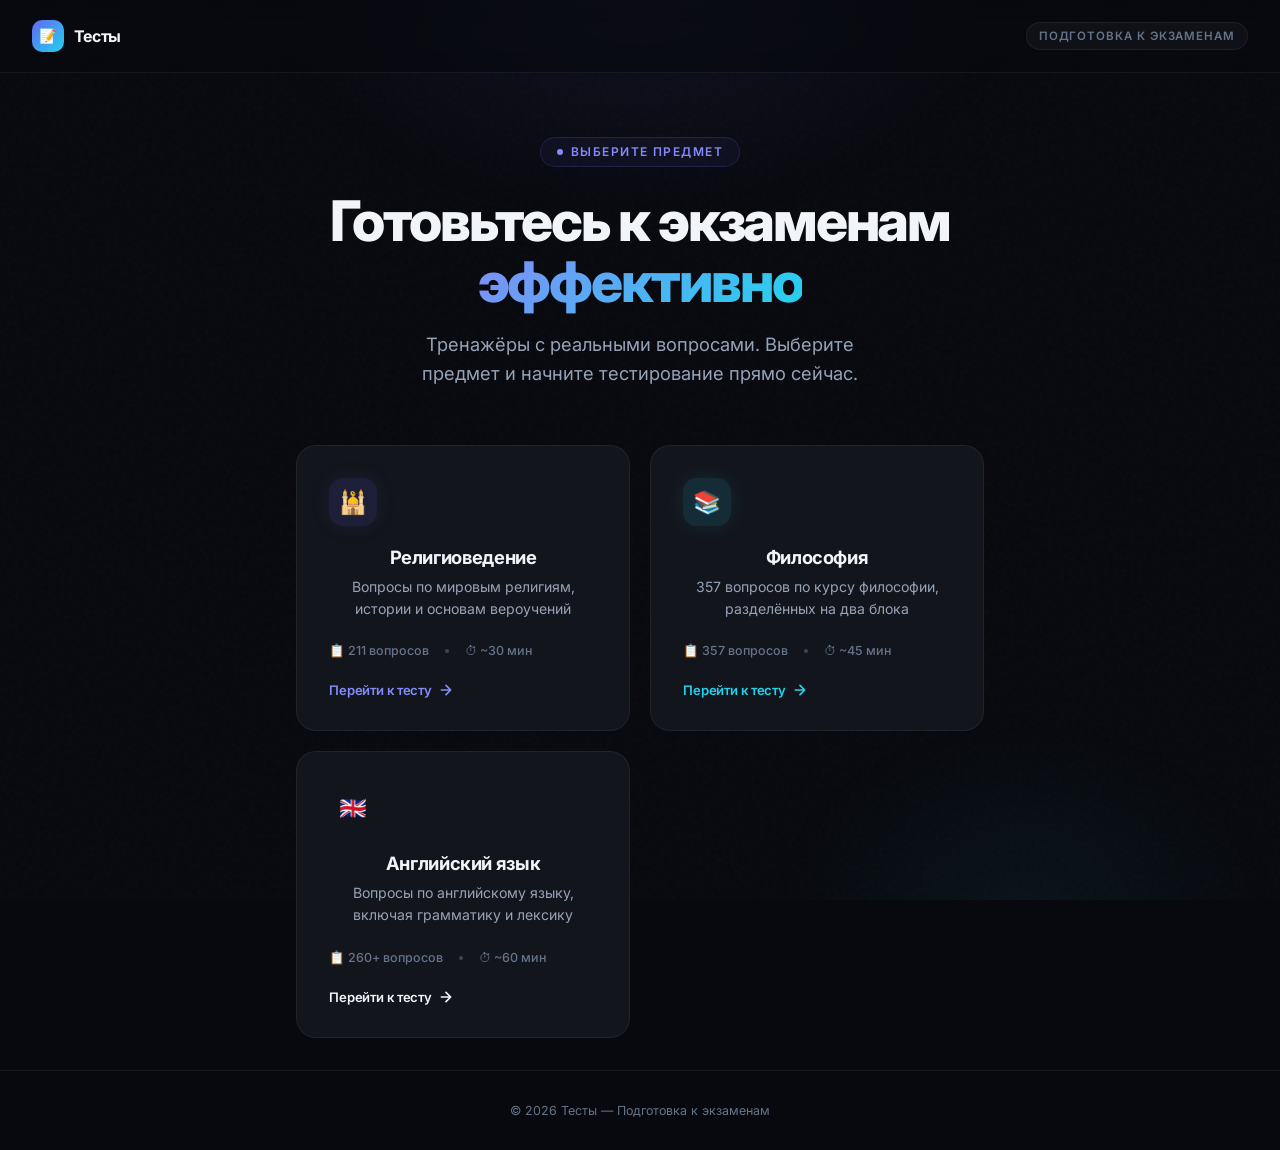
==== index.html @ d032be63 "z" ====
<!DOCTYPE html>
<html lang="ru">
<head>
  <meta charset="UTF-8">
  <meta name="viewport" content="width=device-width, initial-scale=1.0">
  <title>Тесты — Главная</title>
  <meta name="description" content="Платформа для подготовки к экзаменам. Тесты по религиоведению, философии и другим предметам.">
  <link href="https://fonts.googleapis.com/css2?family=Inter:wght@300;400;500;600;700;800;900&display=swap" rel="stylesheet">
  <style>
    :root {
      --bg: #08090e;
      --surface: #0f1117;
      --card: #13151c;
      --card-hover: #191c26;
      --border: rgba(255,255,255,.06);
      --border-hover: rgba(255,255,255,.12);
      --accent: #6366f1;
      --accent-light: #818cf8;
      --accent-glow: rgba(99,102,241,.15);
      --accent2: #22d3ee;
      --accent2-glow: rgba(34,211,238,.1);
      --text: #f1f5f9;
      --text-secondary: #94a3b8;
      --text-muted: #64748b;
      --radius: 20px;
      --radius-sm: 14px;
    }

    * { box-sizing: border-box; margin: 0; padding: 0; }

    html {
      scroll-behavior: smooth;
    }

    body {
      background: var(--bg);
      color: var(--text);
      font-family: 'Inter', -apple-system, BlinkMacSystemFont, 'Segoe UI', sans-serif;
      min-height: 100vh;
      overflow-x: hidden;
      -webkit-font-smoothing: antialiased;
      -moz-osx-font-smoothing: grayscale;
    }

    /* ── AMBIENT BACKGROUND ── */
    body::before {
      content: '';
      position: fixed; inset: 0; z-index: 0;
      background:
        radial-gradient(ellipse 60% 50% at 50% 0%, rgba(99,102,241,.08) 0%, transparent 50%),
        radial-gradient(ellipse 40% 40% at 80% 100%, rgba(34,211,238,.05) 0%, transparent 50%);
      pointer-events: none;
    }

    /* ── NOISE TEXTURE ── */
    body::after {
      content: '';
      position: fixed; inset: 0; z-index: 0;
      opacity: .025;
      background-image: url("data:image/svg+xml,%3Csvg viewBox='0 0 256 256' xmlns='http://www.w3.org/2000/svg'%3E%3Cfilter id='n'%3E%3CfeTurbulence type='fractalNoise' baseFrequency='.85' numOctaves='4' stitchTiles='stitch'/%3E%3C/filter%3E%3Crect width='100%25' height='100%25' filter='url(%23n)'/%3E%3C/svg%3E");
      pointer-events: none;
    }

    .page-wrapper {
      position: relative; z-index: 1;
      min-height: 100vh;
      display: flex;
      flex-direction: column;
    }

    /* ── HEADER ── */
    .header {
      padding: 1.25rem 2rem;
      display: flex;
      align-items: center;
      justify-content: space-between;
      border-bottom: 1px solid var(--border);
      backdrop-filter: blur(12px);
      background: rgba(8,9,14,.6);
      position: sticky;
      top: 0;
      z-index: 100;
    }

    .logo {
      display: flex;
      align-items: center;
      gap: .6rem;
      text-decoration: none;
      color: var(--text);
    }

    .logo-icon {
      width: 32px; height: 32px;
      border-radius: 10px;
      background: linear-gradient(135deg, var(--accent), var(--accent2));
      display: flex; align-items: center; justify-content: center;
      font-size: .9rem;
    }

    .logo-text {
      font-weight: 700;
      font-size: 1rem;
      letter-spacing: -.02em;
    }

    .header-badge {
      font-size: .72rem;
      font-weight: 600;
      text-transform: uppercase;
      letter-spacing: .08em;
      color: var(--text-muted);
      padding: .35rem .75rem;
      border: 1px solid var(--border);
      border-radius: 999px;
      background: var(--surface);
    }

    /* ── HERO ── */
    .hero {
      flex: 1;
      display: flex;
      flex-direction: column;
      align-items: center;
      justify-content: center;
      text-align: center;
      padding: 4rem 2rem 2rem;
    }

    .hero-eyebrow {
      display: inline-flex;
      align-items: center;
      gap: .5rem;
      font-size: .75rem;
      font-weight: 600;
      text-transform: uppercase;
      letter-spacing: .12em;
      color: var(--accent-light);
      margin-bottom: 1.5rem;
      padding: .4rem 1rem;
      border-radius: 999px;
      border: 1px solid rgba(99,102,241,.2);
      background: rgba(99,102,241,.06);
    }

    .hero-eyebrow::before {
      content: '';
      width: 6px; height: 6px;
      border-radius: 50%;
      background: var(--accent-light);
      animation: pulse-dot 2s ease infinite;
    }

    @keyframes pulse-dot {
      0%, 100% { opacity: 1; transform: scale(1); }
      50% { opacity: .4; transform: scale(.7); }
    }

    .hero h1 {
      font-size: clamp(2.2rem, 5vw, 3.5rem);
      font-weight: 800;
      letter-spacing: -.04em;
      line-height: 1.1;
      margin-bottom: 1rem;
      color: var(--text);
    }

    .hero h1 .gradient-text {
      background: linear-gradient(135deg, var(--accent-light), var(--accent2));
      -webkit-background-clip: text;
      -webkit-text-fill-color: transparent;
      background-clip: text;
    }

    .hero-subtitle {
      font-size: clamp(.95rem, 1.5vw, 1.15rem);
      color: var(--text-secondary);
      max-width: 480px;
      line-height: 1.6;
      margin-bottom: 3.5rem;
    }

    /* ── QUIZ CARDS GRID ── */
    .quiz-grid {
      display: grid;
      grid-template-columns: repeat(auto-fit, minmax(300px, 1fr));
      gap: 1.25rem;
      width: 100%;
      max-width: 720px;
      padding: 0 1rem;
    }

    .quiz-card {
      position: relative;
      display: flex;
      flex-direction: column;
      padding: 2rem;
      background: var(--card);
      border: 1px solid var(--border);
      border-radius: var(--radius);
      text-decoration: none;
      color: var(--text);
      transition: all .3s cubic-bezier(.4,0,.2,1);
      overflow: hidden;
    }

    .quiz-card::before {
      content: '';
      position: absolute;
      inset: 0;
      border-radius: inherit;
      opacity: 0;
      transition: opacity .3s;
    }

    .quiz-card:nth-child(1)::before {
      background: linear-gradient(135deg, rgba(99,102,241,.06), rgba(34,211,238,.04));
    }

    .quiz-card:nth-child(2)::before {
      background: linear-gradient(135deg, rgba(34,211,238,.06), rgba(168,85,247,.04));
    }

    .quiz-card:hover {
      border-color: var(--border-hover);
      transform: translateY(-4px);
      box-shadow:
        0 20px 40px rgba(0,0,0,.3),
        0 0 0 1px rgba(255,255,255,.04);
    }

    .quiz-card:hover::before {
      opacity: 1;
    }

    .card-icon {
      width: 48px; height: 48px;
      border-radius: var(--radius-sm);
      display: flex; align-items: center; justify-content: center;
      font-size: 1.4rem;
      margin-bottom: 1.25rem;
      position: relative;
      z-index: 1;
    }

    .quiz-card:nth-child(1) .card-icon {
      background: rgba(99,102,241,.12);
      box-shadow: 0 0 20px rgba(99,102,241,.1);
    }

    .quiz-card:nth-child(2) .card-icon {
      background: rgba(34,211,238,.12);
      box-shadow: 0 0 20px rgba(34,211,238,.1);
    }

    .card-content {
      position: relative;
      z-index: 1;
      flex: 1;
    }

    .card-title {
      font-size: 1.15rem;
      font-weight: 700;
      letter-spacing: -.02em;
      margin-bottom: .5rem;
    }

    .card-desc {
      font-size: .88rem;
      color: var(--text-secondary);
      line-height: 1.55;
      margin-bottom: 1.5rem;
    }

    .card-meta {
      display: flex;
      align-items: center;
      gap: 1rem;
      position: relative;
      z-index: 1;
    }

    .card-meta-item {
      display: flex;
      align-items: center;
      gap: .35rem;
      font-size: .78rem;
      color: var(--text-muted);
      font-weight: 500;
    }

    .card-meta-dot {
      width: 4px; height: 4px;
      border-radius: 50%;
      background: var(--text-muted);
      opacity: .5;
    }

    .card-arrow {
      position: relative;
      z-index: 1;
      display: flex;
      align-items: center;
      gap: .4rem;
      margin-top: 1.5rem;
      font-size: .82rem;
      font-weight: 600;
      letter-spacing: -.01em;
      transition: gap .2s;
    }

    .quiz-card:nth-child(1) .card-arrow { color: var(--accent-light); }
    .quiz-card:nth-child(2) .card-arrow { color: var(--accent2); }

    .quiz-card:hover .card-arrow {
      gap: .7rem;
    }

    .card-arrow svg {
      width: 16px; height: 16px;
      transition: transform .2s;
    }

    .quiz-card:hover .card-arrow svg {
      transform: translateX(2px);
    }

    /* ── FOOTER ── */
    .footer {
      padding: 2rem;
      text-align: center;
      border-top: 1px solid var(--border);
      color: var(--text-muted);
      font-size: .78rem;
    }

    /* ── ANIMATIONS ── */
    @keyframes fadeUp {
      from { opacity: 0; transform: translateY(20px); }
      to { opacity: 1; transform: translateY(0); }
    }

    .hero-eyebrow { animation: fadeUp .6s ease .1s both; }
    .hero h1 { animation: fadeUp .6s ease .2s both; }
    .hero-subtitle { animation: fadeUp .6s ease .3s both; }
    .quiz-card:nth-child(1) { animation: fadeUp .6s ease .4s both; }
    .quiz-card:nth-child(2) { animation: fadeUp .6s ease .5s both; }

    /* ── RESPONSIVE ── */
    @media (max-width: 640px) {
      .header { padding: 1rem 1.25rem; }
      .hero { padding: 3rem 1.25rem 1.5rem; }
      .quiz-grid {
        grid-template-columns: 1fr;
        max-width: 400px;
        padding: 0 1.25rem;
      }
      .quiz-card { padding: 1.5rem; }
      .hero-subtitle { margin-bottom: 2.5rem; }
    }

    /* ── SCROLLBAR ── */
    ::-webkit-scrollbar { width: 5px; }
    ::-webkit-scrollbar-track { background: var(--bg); }
    ::-webkit-scrollbar-thumb { background: rgba(255,255,255,.08); border-radius: 999px; }
    ::-webkit-scrollbar-thumb:hover { background: rgba(255,255,255,.14); }
  </style>
</head>
<body>
  <div class="page-wrapper">

    <!-- HEADER -->
    <header class="header" id="header">
      <a href="/" class="logo">
        <div class="logo-icon">📝</div>
        <span class="logo-text">Тесты</span>
      </a>
      <span class="header-badge">Подготовка к экзаменам</span>
    </header>

    <!-- HERO -->
    <section class="hero" id="hero">
      <div class="hero-eyebrow">Выберите предмет</div>
      <h1>Готовьтесь к экзаменам<br><span class="gradient-text">эффективно</span></h1>
      <p class="hero-subtitle">
        Тренажёры с&nbsp;реальными вопросами. Выберите предмет и&nbsp;начните тестирование прямо сейчас.
      </p>

      <!-- QUIZ CARDS -->
      <div class="quiz-grid" id="quiz-grid">
        <a href="./rel/index.html" class="quiz-card" id="card-rel">
          <div class="card-icon">🕌</div>
          <div class="card-content">
            <div class="card-title">Религиоведение</div>
            <p class="card-desc">Вопросы по мировым религиям, истории и основам вероучений</p>
          </div>
          <div class="card-meta">
            <span class="card-meta-item">📋 211 вопросов</span>
            <span class="card-meta-dot"></span>
            <span class="card-meta-item">⏱ ~30 мин</span>
          </div>
          <div class="card-arrow">
            Перейти к тесту
            <svg viewBox="0 0 24 24" fill="none" stroke="currentColor" stroke-width="2.5" stroke-linecap="round" stroke-linejoin="round">
              <path d="M5 12h14M12 5l7 7-7 7"/>
            </svg>
          </div>
        </a>

        <a href="./quiz/index.html" class="quiz-card" id="card-philosophy">
          <div class="card-icon">📚</div>
          <div class="card-content">
            <div class="card-title">Философия</div>
            <p class="card-desc">357 вопросов по курсу философии, разделённых на два блока</p>
          </div>
          <div class="card-meta">
            <span class="card-meta-item">📋 357 вопросов</span>
            <span class="card-meta-dot"></span>
            <span class="card-meta-item">⏱ ~45 мин</span>
          </div>
          <div class="card-arrow">
            Перейти к тесту
            <svg viewBox="0 0 24 24" fill="none" stroke="currentColor" stroke-width="2.5" stroke-linecap="round" stroke-linejoin="round">
              <path d="M5 12h14M12 5l7 7-7 7"/>
            </svg>
          </div>
        </a>

        <a href="./eng/index.html" class="quiz-card" id="card-english">
          <div class="card-icon">🇬🇧</div>
          <div class="card-content">
            <div class="card-title">Английский язык</div>
            <p class="card-desc">Вопросы по английскому языку, включая грамматику и лексику</p>
          </div>
          <div class="card-meta">
            <span class="card-meta-item">📋 260+ вопросов</span>
            <span class="card-meta-dot"></span>
            <span class="card-meta-item">⏱ ~60 мин</span>
          </div>
          <div class="card-arrow">
            Перейти к тесту
            <svg viewBox="0 0 24 24" fill="none" stroke="currentColor" stroke-width="2.5" stroke-linecap="round" stroke-linejoin="round">
              <path d="M5 12h14M12 5l7 7-7 7"/>
            </svg>
          </div>
        </a>
      </div>
    </section>

    <!-- FOOTER -->
    <footer class="footer" id="footer">
      <p>© 2026 Тесты — Подготовка к экзаменам</p>
    </footer>

  </div>
</body>
</html>
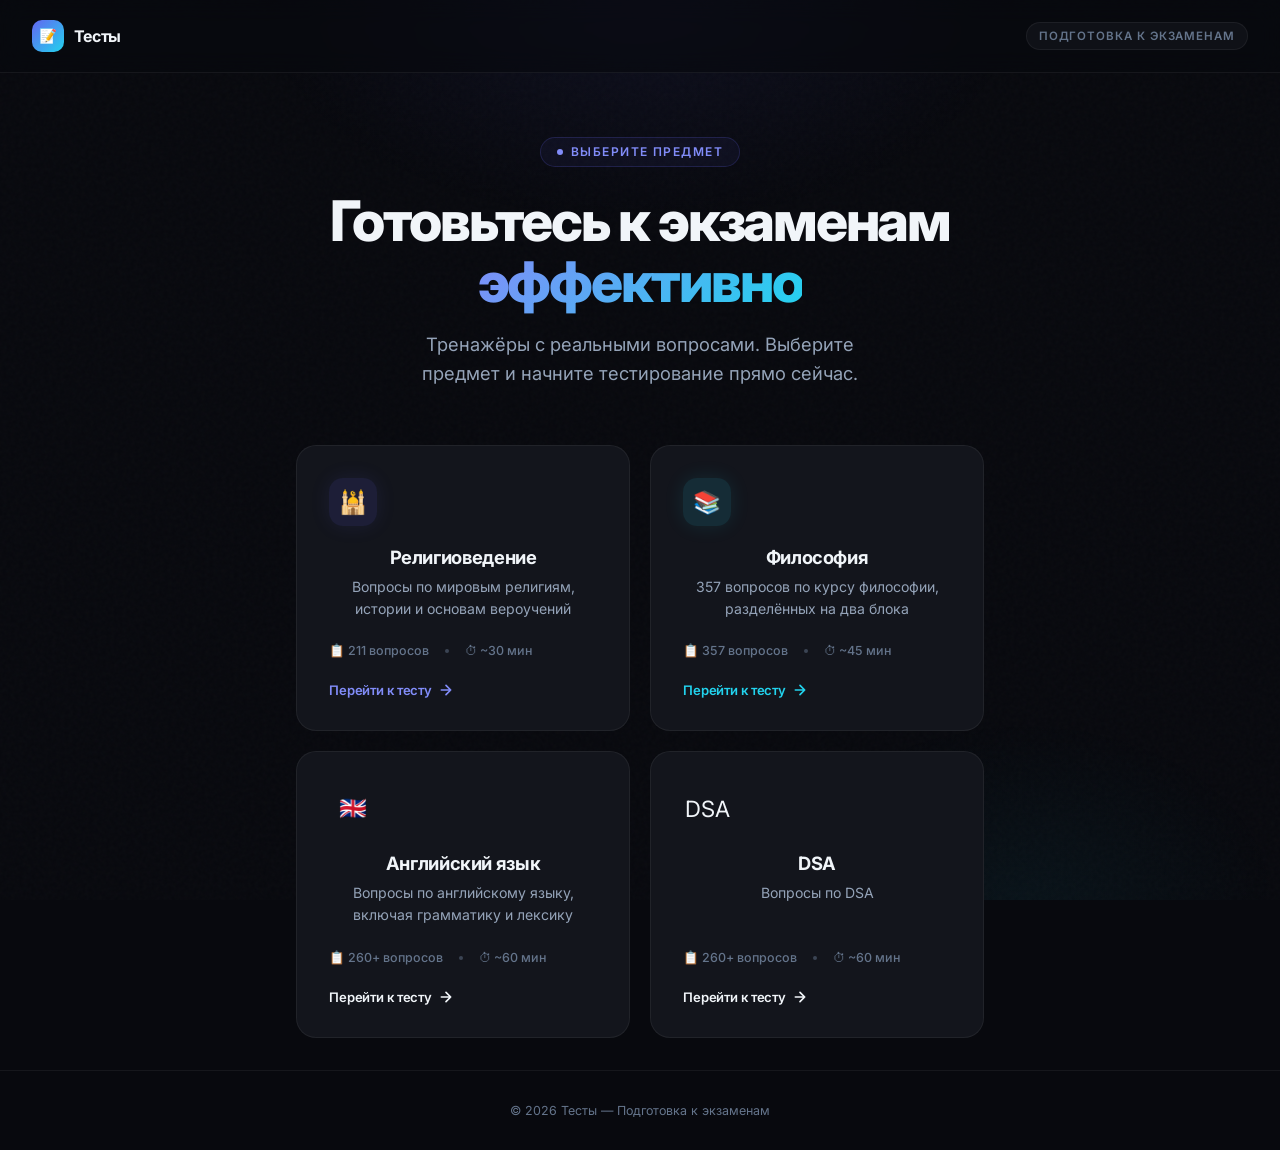
==== commit 50ecd175: "Update index.html" ====
--- a/index.html
+++ b/index.html
@@ -445,6 +445,25 @@
             </svg>
           </div>
         </a>
+        
+        <a href="./dsa/quiz_dsa.html" class="quiz-card" id="card-english">
+          <div class="card-icon">DSA</div>
+          <div class="card-content">
+            <div class="card-title">DSA</div>
+            <p class="card-desc">Вопросы по DSA</p>
+          </div>
+          <div class="card-meta">
+            <span class="card-meta-item">📋 260+ вопросов</span>
+            <span class="card-meta-dot"></span>
+            <span class="card-meta-item">⏱ ~60 мин</span>
+          </div>
+          <div class="card-arrow">
+            Перейти к тесту
+            <svg viewBox="0 0 24 24" fill="none" stroke="currentColor" stroke-width="2.5" stroke-linecap="round" stroke-linejoin="round">
+              <path d="M5 12h14M12 5l7 7-7 7"/>
+            </svg>
+          </div>
+        </a>
       </div>
     </section>
 
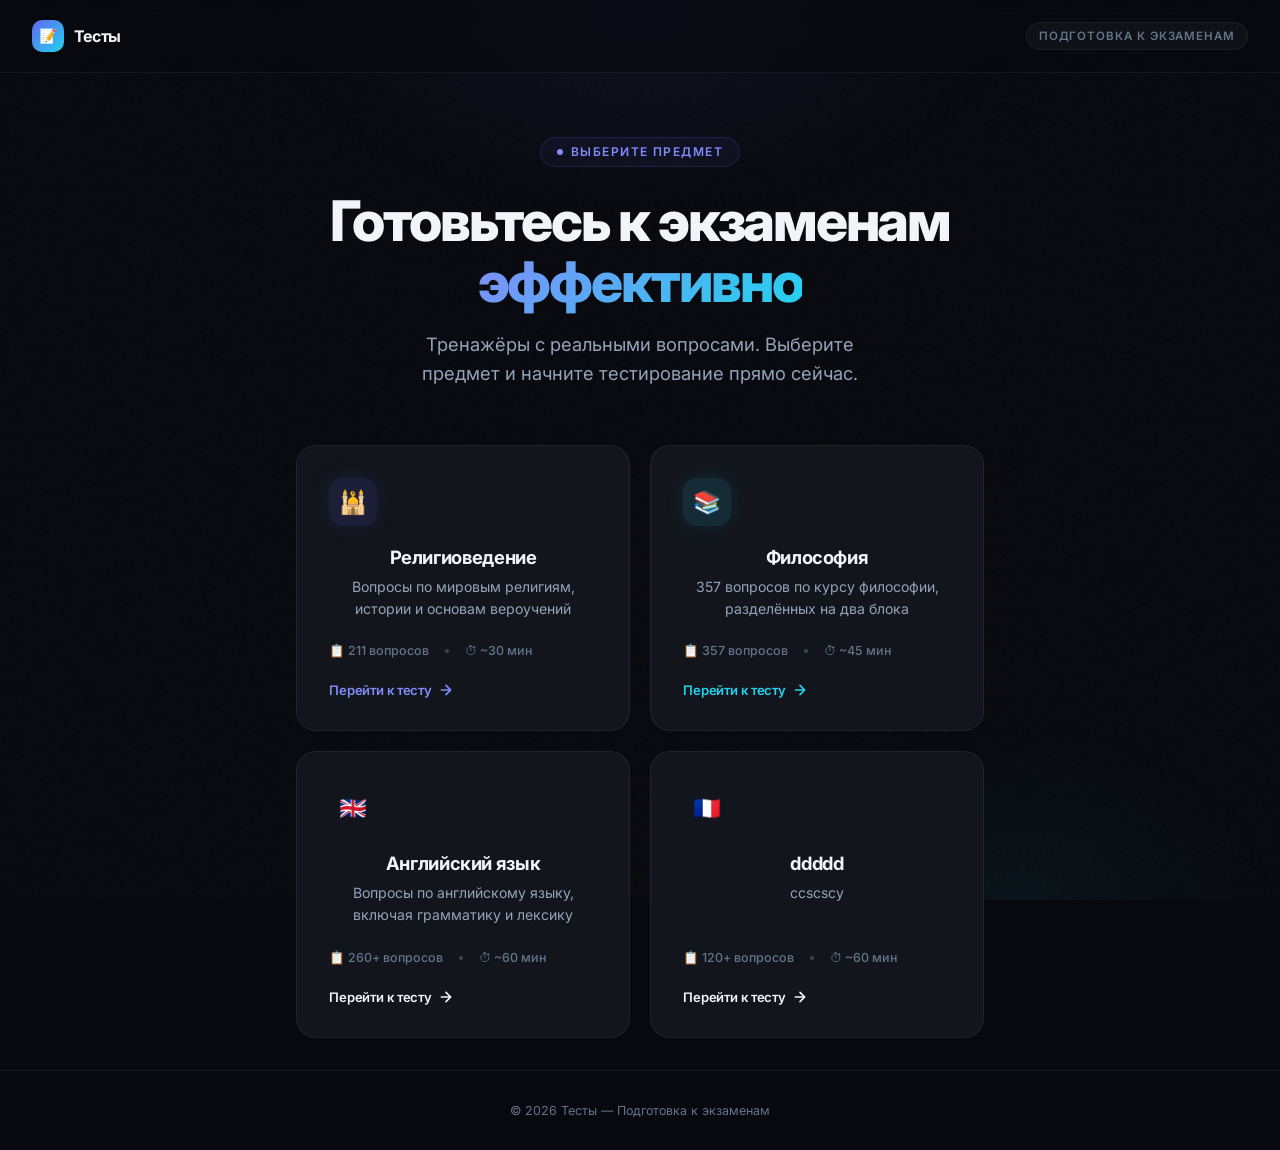
==== commit e7ae66d9: "upd: farruh gay" ====
--- a/index.html
+++ b/index.html
@@ -445,15 +445,16 @@
             </svg>
           </div>
         </a>
-        
-        <a href="./dsa/quiz_dsa.html" class="quiz-card" id="card-english">
-          <div class="card-icon">DSA</div>
+
+
+        <a href="./f/index.html" class="quiz-card" id="card-french">
+          <div class="card-icon">🇫🇷</div>
           <div class="card-content">
-            <div class="card-title">DSA</div>
-            <p class="card-desc">Вопросы по DSA</p>
+            <div class="card-title">ddddd</div>
+            <p class="card-desc">ccscscу</p>
           </div>
           <div class="card-meta">
-            <span class="card-meta-item">📋 260+ вопросов</span>
+            <span class="card-meta-item">📋 120+ вопросов</span>
             <span class="card-meta-dot"></span>
             <span class="card-meta-item">⏱ ~60 мин</span>
           </div>
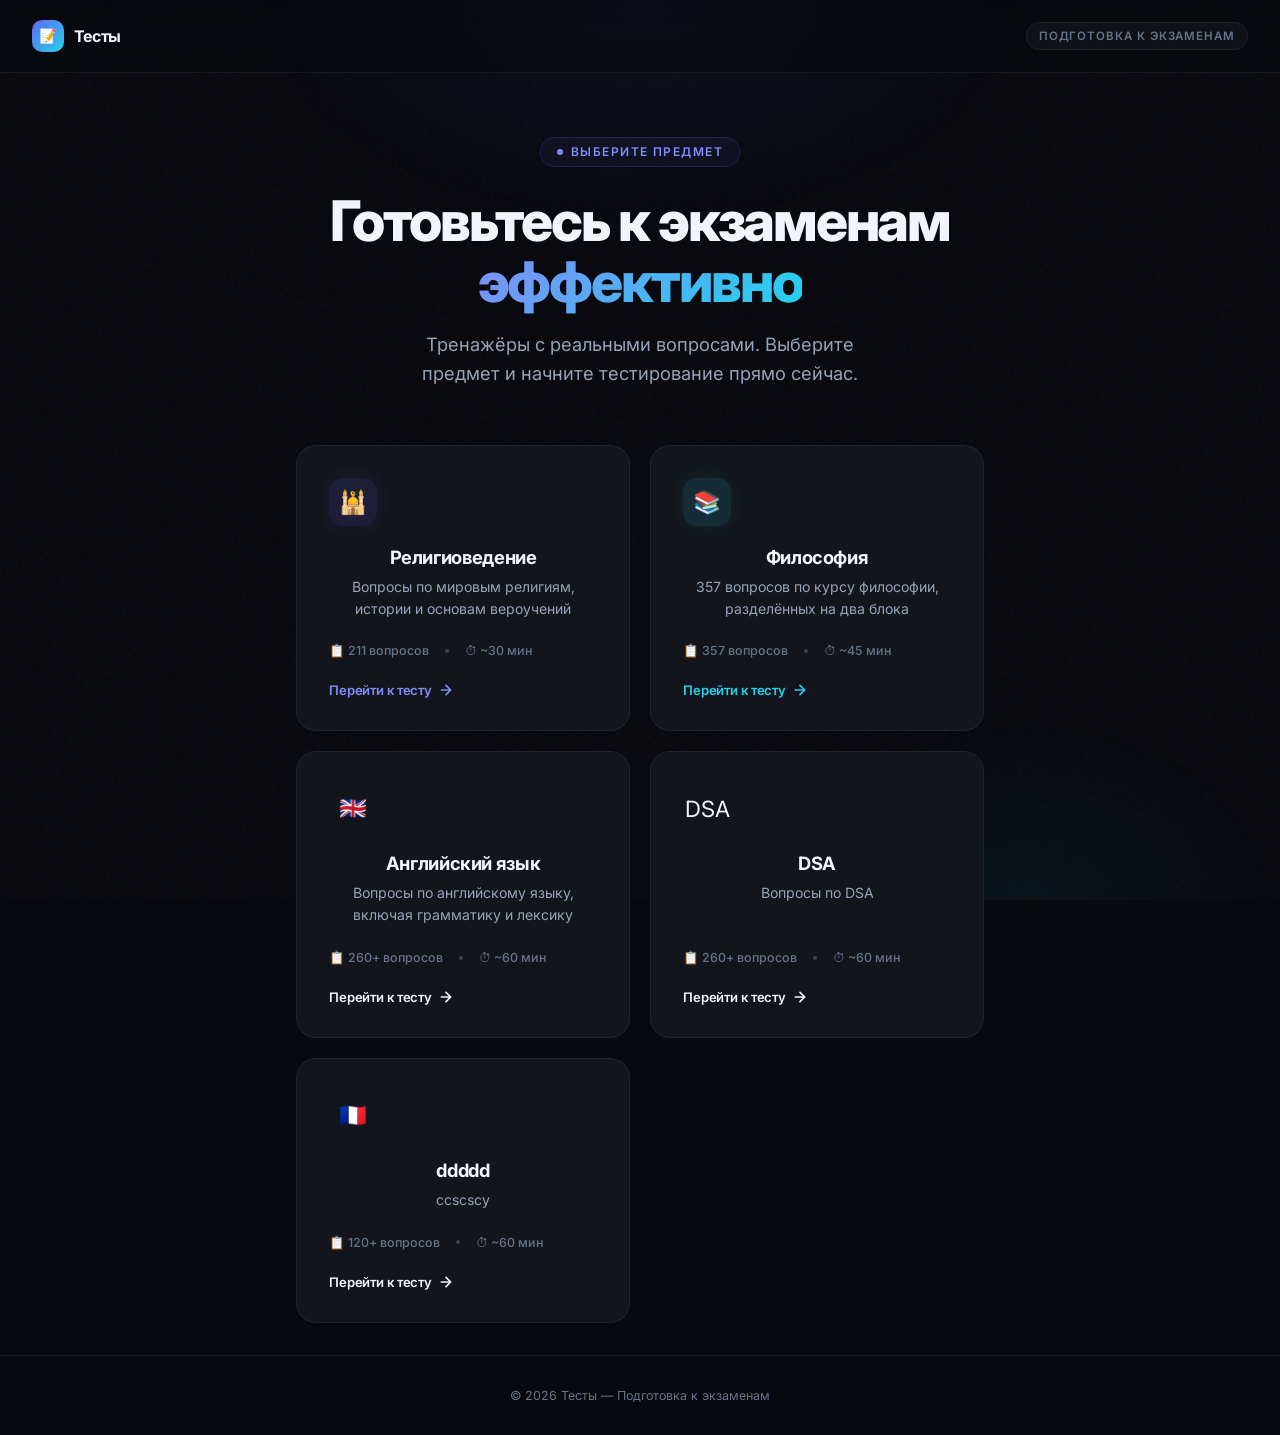
==== commit 2ba9b639: "Merge branch 'main' of https://github.com/pohuynatebya/.-" ====
--- a/index.html
+++ b/index.html
@@ -445,6 +445,25 @@
             </svg>
           </div>
         </a>
+        
+        <a href="./dsa/quiz_dsa.html" class="quiz-card" id="card-english">
+          <div class="card-icon">DSA</div>
+          <div class="card-content">
+            <div class="card-title">DSA</div>
+            <p class="card-desc">Вопросы по DSA</p>
+          </div>
+          <div class="card-meta">
+            <span class="card-meta-item">📋 260+ вопросов</span>
+            <span class="card-meta-dot"></span>
+            <span class="card-meta-item">⏱ ~60 мин</span>
+          </div>
+          <div class="card-arrow">
+            Перейти к тесту
+            <svg viewBox="0 0 24 24" fill="none" stroke="currentColor" stroke-width="2.5" stroke-linecap="round" stroke-linejoin="round">
+              <path d="M5 12h14M12 5l7 7-7 7"/>
+            </svg>
+          </div>
+        </a>
 
 
         <a href="./f/index.html" class="quiz-card" id="card-french">
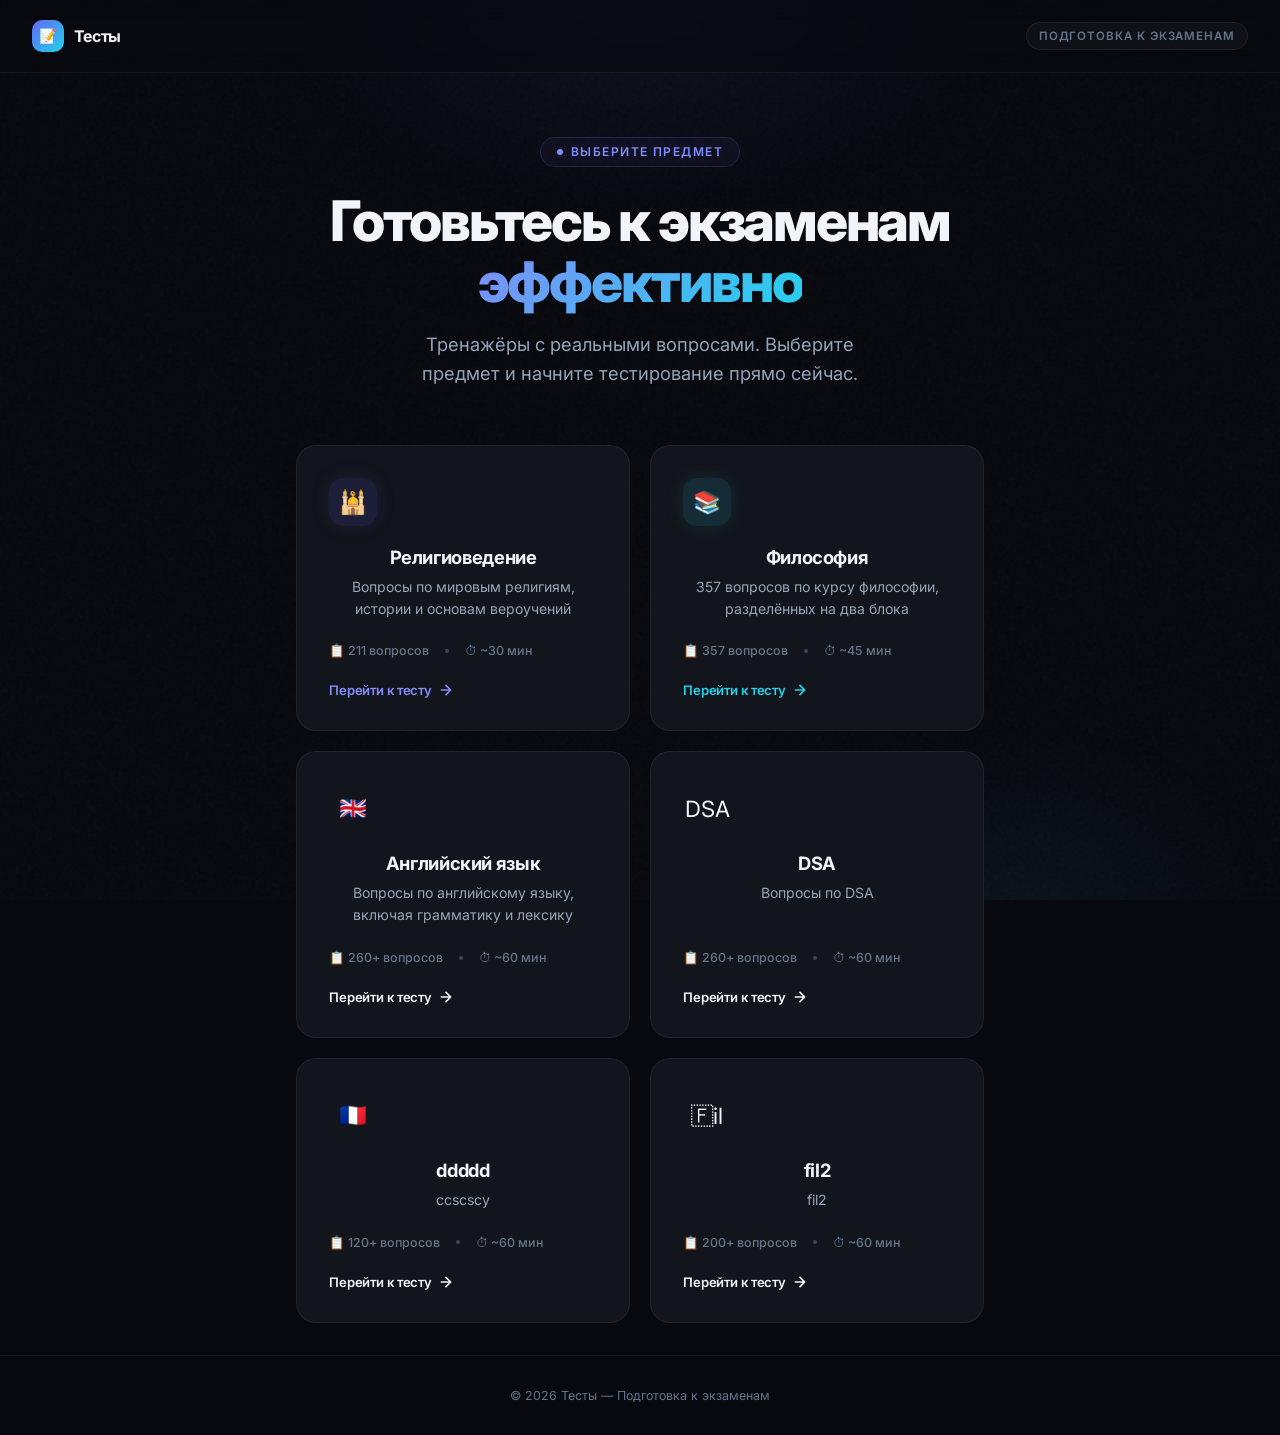
==== commit 242e0a11: "upd: added phil 2" ====
--- a/index.html
+++ b/index.html
@@ -484,6 +484,28 @@
             </svg>
           </div>
         </a>
+        
+        
+        <a href="./quiz2/index.html" class="quiz-card" id="card-french">
+          <div class="card-icon">🇫il</div>
+          <div class="card-content">
+            <div class="card-title">fil2</div>
+            <p class="card-desc">fil2</p>
+          </div>
+          <div class="card-meta">
+            <span class="card-meta-item">📋 200+ вопросов</span>
+            <span class="card-meta-dot"></span>
+            <span class="card-meta-item">⏱ ~60 мин</span>
+          </div>
+          <div class="card-arrow">
+            Перейти к тесту
+            <svg viewBox="0 0 24 24" fill="none" stroke="currentColor" stroke-width="2.5" stroke-linecap="round" stroke-linejoin="round">
+              <path d="M5 12h14M12 5l7 7-7 7"/>
+            </svg>
+          </div>
+        </a>
+
+
       </div>
     </section>
 
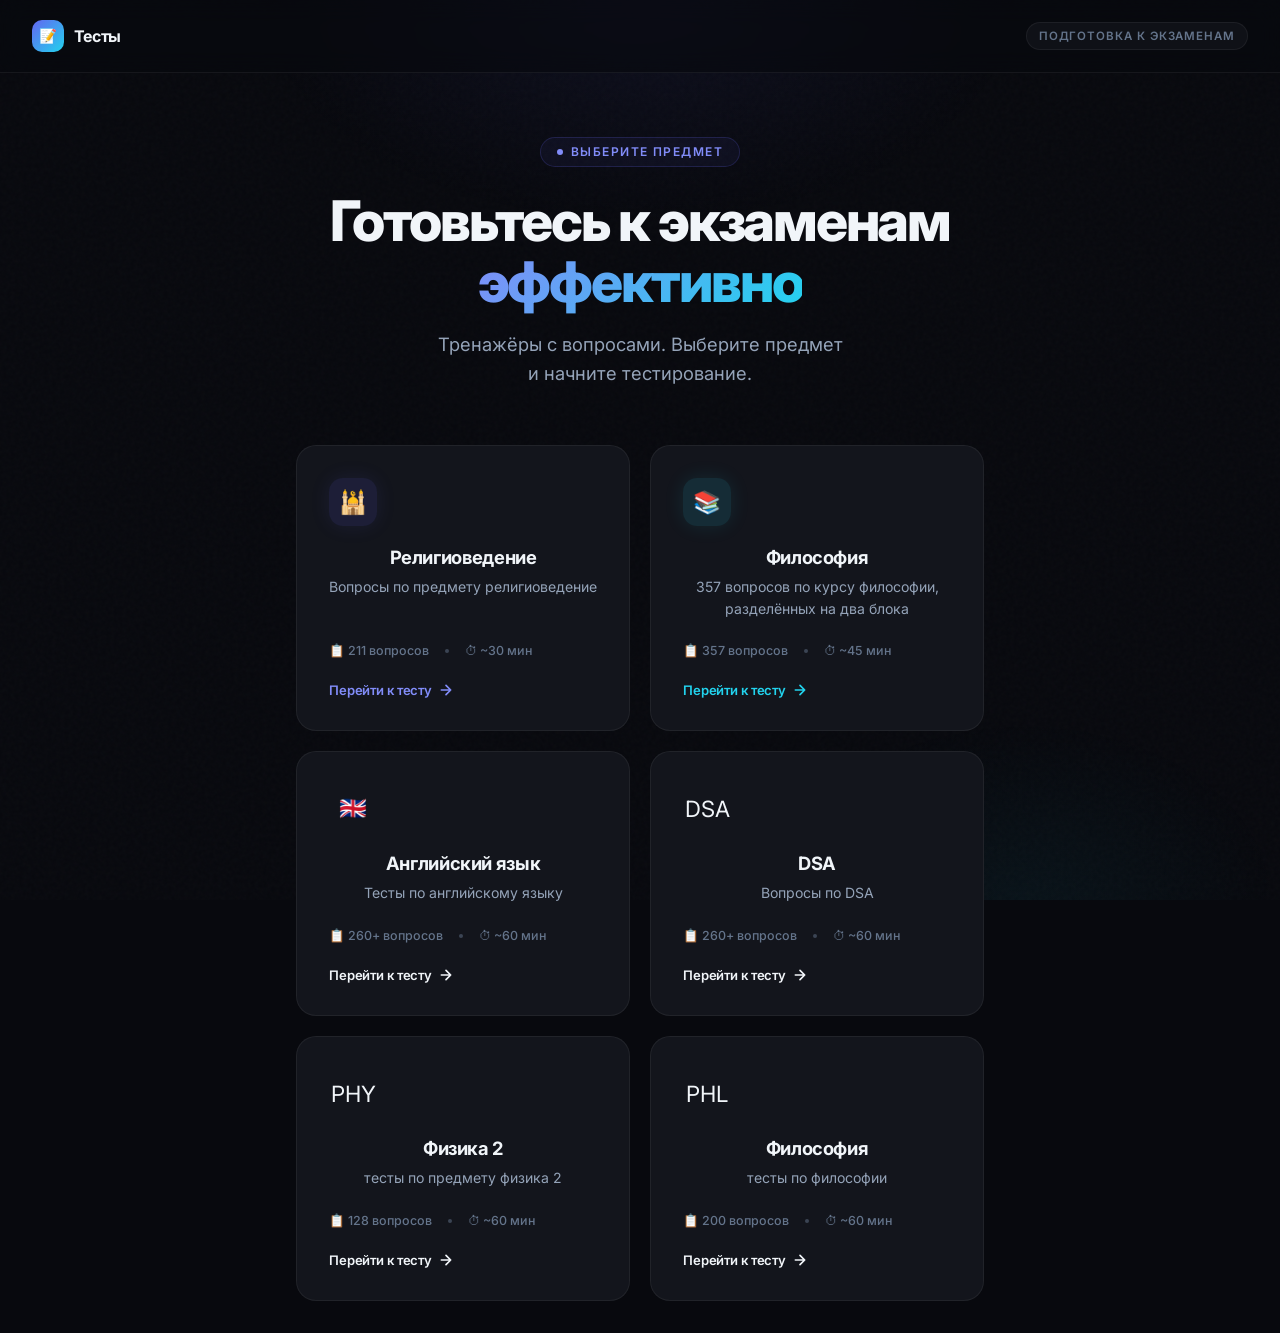
==== commit 4a54c43a: "// cl" ====
--- a/index.html
+++ b/index.html
@@ -1,519 +1,162 @@
 <!DOCTYPE html>
 <html lang="ru">
 <head>
-  <meta charset="UTF-8">
-  <meta name="viewport" content="width=device-width, initial-scale=1.0">
-  <title>Тесты — Главная</title>
-  <meta name="description" content="Платформа для подготовки к экзаменам. Тесты по религиоведению, философии и другим предметам.">
-  <link href="https://fonts.googleapis.com/css2?family=Inter:wght@300;400;500;600;700;800;900&display=swap" rel="stylesheet">
-  <style>
-    :root {
-      --bg: #08090e;
-      --surface: #0f1117;
-      --card: #13151c;
-      --card-hover: #191c26;
-      --border: rgba(255,255,255,.06);
-      --border-hover: rgba(255,255,255,.12);
-      --accent: #6366f1;
-      --accent-light: #818cf8;
-      --accent-glow: rgba(99,102,241,.15);
-      --accent2: #22d3ee;
-      --accent2-glow: rgba(34,211,238,.1);
-      --text: #f1f5f9;
-      --text-secondary: #94a3b8;
-      --text-muted: #64748b;
-      --radius: 20px;
-      --radius-sm: 14px;
-    }
-
-    * { box-sizing: border-box; margin: 0; padding: 0; }
-
-    html {
-      scroll-behavior: smooth;
-    }
-
-    body {
-      background: var(--bg);
-      color: var(--text);
-      font-family: 'Inter', -apple-system, BlinkMacSystemFont, 'Segoe UI', sans-serif;
-      min-height: 100vh;
-      overflow-x: hidden;
-      -webkit-font-smoothing: antialiased;
-      -moz-osx-font-smoothing: grayscale;
-    }
-
-    /* ── AMBIENT BACKGROUND ── */
-    body::before {
-      content: '';
-      position: fixed; inset: 0; z-index: 0;
-      background:
-        radial-gradient(ellipse 60% 50% at 50% 0%, rgba(99,102,241,.08) 0%, transparent 50%),
-        radial-gradient(ellipse 40% 40% at 80% 100%, rgba(34,211,238,.05) 0%, transparent 50%);
-      pointer-events: none;
-    }
-
-    /* ── NOISE TEXTURE ── */
-    body::after {
-      content: '';
-      position: fixed; inset: 0; z-index: 0;
-      opacity: .025;
-      background-image: url("data:image/svg+xml,%3Csvg viewBox='0 0 256 256' xmlns='http://www.w3.org/2000/svg'%3E%3Cfilter id='n'%3E%3CfeTurbulence type='fractalNoise' baseFrequency='.85' numOctaves='4' stitchTiles='stitch'/%3E%3C/filter%3E%3Crect width='100%25' height='100%25' filter='url(%23n)'/%3E%3C/svg%3E");
-      pointer-events: none;
-    }
-
-    .page-wrapper {
-      position: relative; z-index: 1;
-      min-height: 100vh;
-      display: flex;
-      flex-direction: column;
-    }
-
-    /* ── HEADER ── */
-    .header {
-      padding: 1.25rem 2rem;
-      display: flex;
-      align-items: center;
-      justify-content: space-between;
-      border-bottom: 1px solid var(--border);
-      backdrop-filter: blur(12px);
-      background: rgba(8,9,14,.6);
-      position: sticky;
-      top: 0;
-      z-index: 100;
-    }
-
-    .logo {
-      display: flex;
-      align-items: center;
-      gap: .6rem;
-      text-decoration: none;
-      color: var(--text);
-    }
-
-    .logo-icon {
-      width: 32px; height: 32px;
-      border-radius: 10px;
-      background: linear-gradient(135deg, var(--accent), var(--accent2));
-      display: flex; align-items: center; justify-content: center;
-      font-size: .9rem;
-    }
-
-    .logo-text {
-      font-weight: 700;
-      font-size: 1rem;
-      letter-spacing: -.02em;
-    }
-
-    .header-badge {
-      font-size: .72rem;
-      font-weight: 600;
-      text-transform: uppercase;
-      letter-spacing: .08em;
-      color: var(--text-muted);
-      padding: .35rem .75rem;
-      border: 1px solid var(--border);
-      border-radius: 999px;
-      background: var(--surface);
-    }
-
-    /* ── HERO ── */
-    .hero {
-      flex: 1;
-      display: flex;
-      flex-direction: column;
-      align-items: center;
-      justify-content: center;
-      text-align: center;
-      padding: 4rem 2rem 2rem;
-    }
-
-    .hero-eyebrow {
-      display: inline-flex;
-      align-items: center;
-      gap: .5rem;
-      font-size: .75rem;
-      font-weight: 600;
-      text-transform: uppercase;
-      letter-spacing: .12em;
-      color: var(--accent-light);
-      margin-bottom: 1.5rem;
-      padding: .4rem 1rem;
-      border-radius: 999px;
-      border: 1px solid rgba(99,102,241,.2);
-      background: rgba(99,102,241,.06);
-    }
-
-    .hero-eyebrow::before {
-      content: '';
-      width: 6px; height: 6px;
-      border-radius: 50%;
-      background: var(--accent-light);
-      animation: pulse-dot 2s ease infinite;
-    }
-
-    @keyframes pulse-dot {
-      0%, 100% { opacity: 1; transform: scale(1); }
-      50% { opacity: .4; transform: scale(.7); }
-    }
-
-    .hero h1 {
-      font-size: clamp(2.2rem, 5vw, 3.5rem);
-      font-weight: 800;
-      letter-spacing: -.04em;
-      line-height: 1.1;
-      margin-bottom: 1rem;
-      color: var(--text);
-    }
-
-    .hero h1 .gradient-text {
-      background: linear-gradient(135deg, var(--accent-light), var(--accent2));
-      -webkit-background-clip: text;
-      -webkit-text-fill-color: transparent;
-      background-clip: text;
-    }
-
-    .hero-subtitle {
-      font-size: clamp(.95rem, 1.5vw, 1.15rem);
-      color: var(--text-secondary);
-      max-width: 480px;
-      line-height: 1.6;
-      margin-bottom: 3.5rem;
-    }
-
-    /* ── QUIZ CARDS GRID ── */
-    .quiz-grid {
-      display: grid;
-      grid-template-columns: repeat(auto-fit, minmax(300px, 1fr));
-      gap: 1.25rem;
-      width: 100%;
-      max-width: 720px;
-      padding: 0 1rem;
-    }
-
-    .quiz-card {
-      position: relative;
-      display: flex;
-      flex-direction: column;
-      padding: 2rem;
-      background: var(--card);
-      border: 1px solid var(--border);
-      border-radius: var(--radius);
-      text-decoration: none;
-      color: var(--text);
-      transition: all .3s cubic-bezier(.4,0,.2,1);
-      overflow: hidden;
-    }
-
-    .quiz-card::before {
-      content: '';
-      position: absolute;
-      inset: 0;
-      border-radius: inherit;
-      opacity: 0;
-      transition: opacity .3s;
-    }
-
-    .quiz-card:nth-child(1)::before {
-      background: linear-gradient(135deg, rgba(99,102,241,.06), rgba(34,211,238,.04));
-    }
-
-    .quiz-card:nth-child(2)::before {
-      background: linear-gradient(135deg, rgba(34,211,238,.06), rgba(168,85,247,.04));
-    }
-
-    .quiz-card:hover {
-      border-color: var(--border-hover);
-      transform: translateY(-4px);
-      box-shadow:
-        0 20px 40px rgba(0,0,0,.3),
-        0 0 0 1px rgba(255,255,255,.04);
-    }
-
-    .quiz-card:hover::before {
-      opacity: 1;
-    }
-
-    .card-icon {
-      width: 48px; height: 48px;
-      border-radius: var(--radius-sm);
-      display: flex; align-items: center; justify-content: center;
-      font-size: 1.4rem;
-      margin-bottom: 1.25rem;
-      position: relative;
-      z-index: 1;
-    }
-
-    .quiz-card:nth-child(1) .card-icon {
-      background: rgba(99,102,241,.12);
-      box-shadow: 0 0 20px rgba(99,102,241,.1);
-    }
-
-    .quiz-card:nth-child(2) .card-icon {
-      background: rgba(34,211,238,.12);
-      box-shadow: 0 0 20px rgba(34,211,238,.1);
-    }
-
-    .card-content {
-      position: relative;
-      z-index: 1;
-      flex: 1;
-    }
-
-    .card-title {
-      font-size: 1.15rem;
-      font-weight: 700;
-      letter-spacing: -.02em;
-      margin-bottom: .5rem;
-    }
-
-    .card-desc {
-      font-size: .88rem;
-      color: var(--text-secondary);
-      line-height: 1.55;
-      margin-bottom: 1.5rem;
-    }
-
-    .card-meta {
-      display: flex;
-      align-items: center;
-      gap: 1rem;
-      position: relative;
-      z-index: 1;
-    }
-
-    .card-meta-item {
-      display: flex;
-      align-items: center;
-      gap: .35rem;
-      font-size: .78rem;
-      color: var(--text-muted);
-      font-weight: 500;
-    }
-
-    .card-meta-dot {
-      width: 4px; height: 4px;
-      border-radius: 50%;
-      background: var(--text-muted);
-      opacity: .5;
-    }
-
-    .card-arrow {
-      position: relative;
-      z-index: 1;
-      display: flex;
-      align-items: center;
-      gap: .4rem;
-      margin-top: 1.5rem;
-      font-size: .82rem;
-      font-weight: 600;
-      letter-spacing: -.01em;
-      transition: gap .2s;
-    }
-
-    .quiz-card:nth-child(1) .card-arrow { color: var(--accent-light); }
-    .quiz-card:nth-child(2) .card-arrow { color: var(--accent2); }
-
-    .quiz-card:hover .card-arrow {
-      gap: .7rem;
-    }
-
-    .card-arrow svg {
-      width: 16px; height: 16px;
-      transition: transform .2s;
-    }
-
-    .quiz-card:hover .card-arrow svg {
-      transform: translateX(2px);
-    }
-
-    /* ── FOOTER ── */
-    .footer {
-      padding: 2rem;
-      text-align: center;
-      border-top: 1px solid var(--border);
-      color: var(--text-muted);
-      font-size: .78rem;
-    }
-
-    /* ── ANIMATIONS ── */
-    @keyframes fadeUp {
-      from { opacity: 0; transform: translateY(20px); }
-      to { opacity: 1; transform: translateY(0); }
-    }
-
-    .hero-eyebrow { animation: fadeUp .6s ease .1s both; }
-    .hero h1 { animation: fadeUp .6s ease .2s both; }
-    .hero-subtitle { animation: fadeUp .6s ease .3s both; }
-    .quiz-card:nth-child(1) { animation: fadeUp .6s ease .4s both; }
-    .quiz-card:nth-child(2) { animation: fadeUp .6s ease .5s both; }
-
-    /* ── RESPONSIVE ── */
-    @media (max-width: 640px) {
-      .header { padding: 1rem 1.25rem; }
-      .hero { padding: 3rem 1.25rem 1.5rem; }
-      .quiz-grid {
-        grid-template-columns: 1fr;
-        max-width: 400px;
-        padding: 0 1.25rem;
-      }
-      .quiz-card { padding: 1.5rem; }
-      .hero-subtitle { margin-bottom: 2.5rem; }
-    }
-
-    /* ── SCROLLBAR ── */
-    ::-webkit-scrollbar { width: 5px; }
-    ::-webkit-scrollbar-track { background: var(--bg); }
-    ::-webkit-scrollbar-thumb { background: rgba(255,255,255,.08); border-radius: 999px; }
-    ::-webkit-scrollbar-thumb:hover { background: rgba(255,255,255,.14); }
-  </style>
+    <meta charset="UTF-8">
+    <meta name="viewport" content="width=device-width, initial-scale=1.0">
+    <title>Тесты — Главная</title>
+    <meta name="description" content="Простой сайт с тестами">
+    <link href="https://fonts.googleapis.com/css2?family=Inter:wght@300;400;500;600;700;800;900&display=swap"
+          rel="stylesheet">
+    <link rel="stylesheet" href="style.css">
 </head>
 <body>
-  <div class="page-wrapper">
+<div class="page-wrapper">
 
     <!-- HEADER -->
     <header class="header" id="header">
-      <a href="/" class="logo">
-        <div class="logo-icon">📝</div>
-        <span class="logo-text">Тесты</span>
-      </a>
-      <span class="header-badge">Подготовка к экзаменам</span>
+        <a href="/" class="logo">
+            <div class="logo-icon">📝</div>
+            <span class="logo-text">Тесты</span>
+        </a>
+        <span class="header-badge">Подготовка к экзаменам</span>
     </header>
 
     <!-- HERO -->
     <section class="hero" id="hero">
-      <div class="hero-eyebrow">Выберите предмет</div>
-      <h1>Готовьтесь к экзаменам<br><span class="gradient-text">эффективно</span></h1>
-      <p class="hero-subtitle">
-        Тренажёры с&nbsp;реальными вопросами. Выберите предмет и&nbsp;начните тестирование прямо сейчас.
-      </p>
+        <div class="hero-eyebrow">Выберите предмет</div>
+        <h1>Готовьтесь к экзаменам<br><span class="gradient-text">эффективно</span></h1>
+        <p class="hero-subtitle">
+            Тренажёры с вопросами. Выберите предмет и&nbsp;начните тестирование.
+        </p>
 
-      <!-- QUIZ CARDS -->
-      <div class="quiz-grid" id="quiz-grid">
-        <a href="./rel/index.html" class="quiz-card" id="card-rel">
-          <div class="card-icon">🕌</div>
-          <div class="card-content">
-            <div class="card-title">Религиоведение</div>
-            <p class="card-desc">Вопросы по мировым религиям, истории и основам вероучений</p>
-          </div>
-          <div class="card-meta">
-            <span class="card-meta-item">📋 211 вопросов</span>
-            <span class="card-meta-dot"></span>
-            <span class="card-meta-item">⏱ ~30 мин</span>
-          </div>
-          <div class="card-arrow">
-            Перейти к тесту
-            <svg viewBox="0 0 24 24" fill="none" stroke="currentColor" stroke-width="2.5" stroke-linecap="round" stroke-linejoin="round">
-              <path d="M5 12h14M12 5l7 7-7 7"/>
-            </svg>
-          </div>
-        </a>
+        <!-- QUIZ CARDS -->
+        <div class="quiz-grid" id="quiz-grid">
+            <a href="./rel/index.html" class="quiz-card" id="card-rel">
+                <div class="card-icon">🕌</div>
+                <div class="card-content">
+                    <div class="card-title">Религиоведение</div>
+                    <p class="card-desc">Вопросы по предмету религиоведение</p>
+                </div>
+                <div class="card-meta">
+                    <span class="card-meta-item">📋 211 вопросов</span>
+                    <span class="card-meta-dot"></span>
+                    <span class="card-meta-item">⏱ ~30 мин</span>
+                </div>
+                <div class="card-arrow">
+                    Перейти к тесту
+                    <svg viewBox="0 0 24 24" fill="none" stroke="currentColor" stroke-width="2.5" stroke-linecap="round"
+                         stroke-linejoin="round">
+                        <path d="M5 12h14M12 5l7 7-7 7"/>
+                    </svg>
+                </div>
+            </a>
 
-        <a href="./quiz/index.html" class="quiz-card" id="card-philosophy">
-          <div class="card-icon">📚</div>
-          <div class="card-content">
-            <div class="card-title">Философия</div>
-            <p class="card-desc">357 вопросов по курсу философии, разделённых на два блока</p>
-          </div>
-          <div class="card-meta">
-            <span class="card-meta-item">📋 357 вопросов</span>
-            <span class="card-meta-dot"></span>
-            <span class="card-meta-item">⏱ ~45 мин</span>
-          </div>
-          <div class="card-arrow">
-            Перейти к тесту
-            <svg viewBox="0 0 24 24" fill="none" stroke="currentColor" stroke-width="2.5" stroke-linecap="round" stroke-linejoin="round">
-              <path d="M5 12h14M12 5l7 7-7 7"/>
-            </svg>
-          </div>
-        </a>
+            <a href="./quiz_phl_1/index.html" class="quiz-card" id="card-philosophy">
+                <div class="card-icon">📚</div>
+                <div class="card-content">
+                    <div class="card-title">Философия</div>
+                    <p class="card-desc">357 вопросов по курсу философии, разделённых на два блока</p>
+                </div>
+                <div class="card-meta">
+                    <span class="card-meta-item">📋 357 вопросов</span>
+                    <span class="card-meta-dot"></span>
+                    <span class="card-meta-item">⏱ ~45 мин</span>
+                </div>
+                <div class="card-arrow">
+                    Перейти к тесту
+                    <svg viewBox="0 0 24 24" fill="none" stroke="currentColor" stroke-width="2.5" stroke-linecap="round"
+                         stroke-linejoin="round">
+                        <path d="M5 12h14M12 5l7 7-7 7"/>
+                    </svg>
+                </div>
+            </a>
 
-        <a href="./eng/index.html" class="quiz-card" id="card-english">
-          <div class="card-icon">🇬🇧</div>
-          <div class="card-content">
-            <div class="card-title">Английский язык</div>
-            <p class="card-desc">Вопросы по английскому языку, включая грамматику и лексику</p>
-          </div>
-          <div class="card-meta">
-            <span class="card-meta-item">📋 260+ вопросов</span>
-            <span class="card-meta-dot"></span>
-            <span class="card-meta-item">⏱ ~60 мин</span>
-          </div>
-          <div class="card-arrow">
-            Перейти к тесту
-            <svg viewBox="0 0 24 24" fill="none" stroke="currentColor" stroke-width="2.5" stroke-linecap="round" stroke-linejoin="round">
-              <path d="M5 12h14M12 5l7 7-7 7"/>
-            </svg>
-          </div>
-        </a>
-        
-        <a href="./dsa/quiz_dsa.html" class="quiz-card" id="card-english">
-          <div class="card-icon">DSA</div>
-          <div class="card-content">
-            <div class="card-title">DSA</div>
-            <p class="card-desc">Вопросы по DSA</p>
-          </div>
-          <div class="card-meta">
-            <span class="card-meta-item">📋 260+ вопросов</span>
-            <span class="card-meta-dot"></span>
-            <span class="card-meta-item">⏱ ~60 мин</span>
-          </div>
-          <div class="card-arrow">
-            Перейти к тесту
-            <svg viewBox="0 0 24 24" fill="none" stroke="currentColor" stroke-width="2.5" stroke-linecap="round" stroke-linejoin="round">
-              <path d="M5 12h14M12 5l7 7-7 7"/>
-            </svg>
-          </div>
-        </a>
+            <a href="./eng/index.html" class="quiz-card" id="card-english">
+                <div class="card-icon">🇬🇧</div>
+                <div class="card-content">
+                    <div class="card-title">Английский язык</div>
+                    <p class="card-desc">Тесты по английскому языку</p>
+                </div>
+                <div class="card-meta">
+                    <span class="card-meta-item">📋 260+ вопросов</span>
+                    <span class="card-meta-dot"></span>
+                    <span class="card-meta-item">⏱ ~60 мин</span>
+                </div>
+                <div class="card-arrow">
+                    Перейти к тесту
+                    <svg viewBox="0 0 24 24" fill="none" stroke="currentColor" stroke-width="2.5" stroke-linecap="round"
+                         stroke-linejoin="round">
+                        <path d="M5 12h14M12 5l7 7-7 7"/>
+                    </svg>
+                </div>
+            </a>
+
+            <a href="./dsa/quiz_dsa.html" class="quiz-card" id="card-english">
+                <div class="card-icon">DSA</div>
+                <div class="card-content">
+                    <div class="card-title">DSA</div>
+                    <p class="card-desc">Вопросы по DSA</p>
+                </div>
+                <div class="card-meta">
+                    <span class="card-meta-item">📋 260+ вопросов</span>
+                    <span class="card-meta-dot"></span>
+                    <span class="card-meta-item">⏱ ~60 мин</span>
+                </div>
+                <div class="card-arrow">
+                    Перейти к тесту
+                    <svg viewBox="0 0 24 24" fill="none" stroke="currentColor" stroke-width="2.5" stroke-linecap="round"
+                         stroke-linejoin="round">
+                        <path d="M5 12h14M12 5l7 7-7 7"/>
+                    </svg>
+                </div>
+            </a>
 
 
-        <a href="./f/index.html" class="quiz-card" id="card-french">
-          <div class="card-icon">🇫🇷</div>
-          <div class="card-content">
-            <div class="card-title">ddddd</div>
-            <p class="card-desc">ccscscу</p>
-          </div>
-          <div class="card-meta">
-            <span class="card-meta-item">📋 120+ вопросов</span>
-            <span class="card-meta-dot"></span>
-            <span class="card-meta-item">⏱ ~60 мин</span>
-          </div>
-          <div class="card-arrow">
-            Перейти к тесту
-            <svg viewBox="0 0 24 24" fill="none" stroke="currentColor" stroke-width="2.5" stroke-linecap="round" stroke-linejoin="round">
-              <path d="M5 12h14M12 5l7 7-7 7"/>
-            </svg>
-          </div>
-        </a>
-        
-        
-        <a href="./quiz2/index.html" class="quiz-card" id="card-french">
-          <div class="card-icon">🇫il</div>
-          <div class="card-content">
-            <div class="card-title">fil2</div>
-            <p class="card-desc">fil2</p>
-          </div>
-          <div class="card-meta">
-            <span class="card-meta-item">📋 200+ вопросов</span>
-            <span class="card-meta-dot"></span>
-            <span class="card-meta-item">⏱ ~60 мин</span>
-          </div>
-          <div class="card-arrow">
-            Перейти к тесту
-            <svg viewBox="0 0 24 24" fill="none" stroke="currentColor" stroke-width="2.5" stroke-linecap="round" stroke-linejoin="round">
-              <path d="M5 12h14M12 5l7 7-7 7"/>
-            </svg>
-          </div>
-        </a>
+            <a href="phy-2/index.html" class="quiz-card" id="card-french">
+                <div class="card-icon">PHY</div>
+                <div class="card-content">
+                    <div class="card-title">Физика 2</div>
+                    <p class="card-desc">тесты по предмету физика 2</p>
+                </div>
+                <div class="card-meta">
+                    <span class="card-meta-item">📋 128 вопросов</span>
+                    <span class="card-meta-dot"></span>
+                    <span class="card-meta-item">⏱ ~60 мин</span>
+                </div>
+                <div class="card-arrow">
+                    Перейти к тесту
+                    <svg viewBox="0 0 24 24" fill="none" stroke="currentColor" stroke-width="2.5" stroke-linecap="round"
+                         stroke-linejoin="round">
+                        <path d="M5 12h14M12 5l7 7-7 7"/>
+                    </svg>
+                </div>
+            </a>
 
 
-      </div>
+            <a href="./quiz_phl_2/index.html" class="quiz-card" id="card-french">
+                <div class="card-icon">PHL</div>
+                <div class="card-content">
+                    <div class="card-title">Философия</div>
+                    <p class="card-desc">тесты по философии</p>
+                </div>
+                <div class="card-meta">
+                    <span class="card-meta-item">📋 200 вопросов</span>
+                    <span class="card-meta-dot"></span>
+                    <span class="card-meta-item">⏱ ~60 мин</span>
+                </div>
+                <div class="card-arrow">
+                    Перейти к тесту
+                    <svg viewBox="0 0 24 24" fill="none" stroke="currentColor" stroke-width="2.5" stroke-linecap="round"
+                         stroke-linejoin="round">
+                        <path d="M5 12h14M12 5l7 7-7 7"/>
+                    </svg>
+                </div>
+            </a>
+
+
+        </div>
     </section>
 
-    <!-- FOOTER -->
-    <footer class="footer" id="footer">
-      <p>© 2026 Тесты — Подготовка к экзаменам</p>
-    </footer>
-
-  </div>
+</div>
 </body>
 </html>
--- a/style.css
+++ b/style.css
@@ -0,0 +1,429 @@
+:root {
+    --bg: #08090e;
+    --surface: #0f1117;
+    --card: #13151c;
+    --card-hover: #191c26;
+    --border: rgba(255, 255, 255, .06);
+    --border-hover: rgba(255, 255, 255, .12);
+    --accent: #6366f1;
+    --accent-light: #818cf8;
+    --accent-glow: rgba(99, 102, 241, .15);
+    --accent2: #22d3ee;
+    --accent2-glow: rgba(34, 211, 238, .1);
+    --text: #f1f5f9;
+    --text-secondary: #94a3b8;
+    --text-muted: #64748b;
+    --radius: 20px;
+    --radius-sm: 14px;
+}
+
+* {
+    box-sizing: border-box;
+    margin: 0;
+    padding: 0;
+}
+
+html {
+    scroll-behavior: smooth;
+}
+
+body {
+    background: var(--bg);
+    color: var(--text);
+    font-family: 'Inter', -apple-system, BlinkMacSystemFont, 'Segoe UI', sans-serif;
+    min-height: 100vh;
+    overflow-x: hidden;
+    -webkit-font-smoothing: antialiased;
+    -moz-osx-font-smoothing: grayscale;
+}
+
+/* ── AMBIENT BACKGROUND ── */
+body::before {
+    content: '';
+    position: fixed;
+    inset: 0;
+    z-index: 0;
+    background: radial-gradient(ellipse 60% 50% at 50% 0%, rgba(99, 102, 241, .08) 0%, transparent 50%),
+    radial-gradient(ellipse 40% 40% at 80% 100%, rgba(34, 211, 238, .05) 0%, transparent 50%);
+    pointer-events: none;
+}
+
+/* ── NOISE TEXTURE ── */
+body::after {
+    content: '';
+    position: fixed;
+    inset: 0;
+    z-index: 0;
+    opacity: .025;
+    background-image: url("data:image/svg+xml,%3Csvg viewBox='0 0 256 256' xmlns='http://www.w3.org/2000/svg'%3E%3Cfilter id='n'%3E%3CfeTurbulence type='fractalNoise' baseFrequency='.85' numOctaves='4' stitchTiles='stitch'/%3E%3C/filter%3E%3Crect width='100%25' height='100%25' filter='url(%23n)'/%3E%3C/svg%3E");
+    pointer-events: none;
+}
+
+.page-wrapper {
+    position: relative;
+    z-index: 1;
+    min-height: 100vh;
+    display: flex;
+    flex-direction: column;
+}
+
+/* ── HEADER ── */
+.header {
+    padding: 1.25rem 2rem;
+    display: flex;
+    align-items: center;
+    justify-content: space-between;
+    border-bottom: 1px solid var(--border);
+    backdrop-filter: blur(12px);
+    background: rgba(8, 9, 14, .6);
+    position: sticky;
+    top: 0;
+    z-index: 100;
+}
+
+.logo {
+    display: flex;
+    align-items: center;
+    gap: .6rem;
+    text-decoration: none;
+    color: var(--text);
+}
+
+.logo-icon {
+    width: 32px;
+    height: 32px;
+    border-radius: 10px;
+    background: linear-gradient(135deg, var(--accent), var(--accent2));
+    display: flex;
+    align-items: center;
+    justify-content: center;
+    font-size: .9rem;
+}
+
+.logo-text {
+    font-weight: 700;
+    font-size: 1rem;
+    letter-spacing: -.02em;
+}
+
+.header-badge {
+    font-size: .72rem;
+    font-weight: 600;
+    text-transform: uppercase;
+    letter-spacing: .08em;
+    color: var(--text-muted);
+    padding: .35rem .75rem;
+    border: 1px solid var(--border);
+    border-radius: 999px;
+    background: var(--surface);
+}
+
+/* ── HERO ── */
+.hero {
+    flex: 1;
+    display: flex;
+    flex-direction: column;
+    align-items: center;
+    justify-content: center;
+    text-align: center;
+    padding: 4rem 2rem 2rem;
+}
+
+.hero-eyebrow {
+    display: inline-flex;
+    align-items: center;
+    gap: .5rem;
+    font-size: .75rem;
+    font-weight: 600;
+    text-transform: uppercase;
+    letter-spacing: .12em;
+    color: var(--accent-light);
+    margin-bottom: 1.5rem;
+    padding: .4rem 1rem;
+    border-radius: 999px;
+    border: 1px solid rgba(99, 102, 241, .2);
+    background: rgba(99, 102, 241, .06);
+}
+
+.hero-eyebrow::before {
+    content: '';
+    width: 6px;
+    height: 6px;
+    border-radius: 50%;
+    background: var(--accent-light);
+    animation: pulse-dot 2s ease infinite;
+}
+
+@keyframes pulse-dot {
+    0%, 100% {
+        opacity: 1;
+        transform: scale(1);
+    }
+    50% {
+        opacity: .4;
+        transform: scale(.7);
+    }
+}
+
+.hero h1 {
+    font-size: clamp(2.2rem, 5vw, 3.5rem);
+    font-weight: 800;
+    letter-spacing: -.04em;
+    line-height: 1.1;
+    margin-bottom: 1rem;
+    color: var(--text);
+}
+
+.hero h1 .gradient-text {
+    background: linear-gradient(135deg, var(--accent-light), var(--accent2));
+    -webkit-background-clip: text;
+    -webkit-text-fill-color: transparent;
+    background-clip: text;
+}
+
+.hero-subtitle {
+    font-size: clamp(.95rem, 1.5vw, 1.15rem);
+    color: var(--text-secondary);
+    max-width: 480px;
+    line-height: 1.6;
+    margin-bottom: 3.5rem;
+}
+
+/* ── QUIZ CARDS GRID ── */
+.quiz-grid {
+    display: grid;
+    grid-template-columns: repeat(auto-fit, minmax(300px, 1fr));
+    gap: 1.25rem;
+    width: 100%;
+    max-width: 720px;
+    padding: 0 1rem;
+}
+
+.quiz-card {
+    position: relative;
+    display: flex;
+    flex-direction: column;
+    padding: 2rem;
+    background: var(--card);
+    border: 1px solid var(--border);
+    border-radius: var(--radius);
+    text-decoration: none;
+    color: var(--text);
+    transition: all .3s cubic-bezier(.4, 0, .2, 1);
+    overflow: hidden;
+}
+
+.quiz-card::before {
+    content: '';
+    position: absolute;
+    inset: 0;
+    border-radius: inherit;
+    opacity: 0;
+    transition: opacity .3s;
+}
+
+.quiz-card:nth-child(1)::before {
+    background: linear-gradient(135deg, rgba(99, 102, 241, .06), rgba(34, 211, 238, .04));
+}
+
+.quiz-card:nth-child(2)::before {
+    background: linear-gradient(135deg, rgba(34, 211, 238, .06), rgba(168, 85, 247, .04));
+}
+
+.quiz-card:hover {
+    border-color: var(--border-hover);
+    transform: translateY(-4px);
+    box-shadow: 0 20px 40px rgba(0, 0, 0, .3),
+    0 0 0 1px rgba(255, 255, 255, .04);
+}
+
+.quiz-card:hover::before {
+    opacity: 1;
+}
+
+.card-icon {
+    width: 48px;
+    height: 48px;
+    border-radius: var(--radius-sm);
+    display: flex;
+    align-items: center;
+    justify-content: center;
+    font-size: 1.4rem;
+    margin-bottom: 1.25rem;
+    position: relative;
+    z-index: 1;
+}
+
+.quiz-card:nth-child(1) .card-icon {
+    background: rgba(99, 102, 241, .12);
+    box-shadow: 0 0 20px rgba(99, 102, 241, .1);
+}
+
+.quiz-card:nth-child(2) .card-icon {
+    background: rgba(34, 211, 238, .12);
+    box-shadow: 0 0 20px rgba(34, 211, 238, .1);
+}
+
+.card-content {
+    position: relative;
+    z-index: 1;
+    flex: 1;
+}
+
+.card-title {
+    font-size: 1.15rem;
+    font-weight: 700;
+    letter-spacing: -.02em;
+    margin-bottom: .5rem;
+}
+
+.card-desc {
+    font-size: .88rem;
+    color: var(--text-secondary);
+    line-height: 1.55;
+    margin-bottom: 1.5rem;
+}
+
+.card-meta {
+    display: flex;
+    align-items: center;
+    gap: 1rem;
+    position: relative;
+    z-index: 1;
+}
+
+.card-meta-item {
+    display: flex;
+    align-items: center;
+    gap: .35rem;
+    font-size: .78rem;
+    color: var(--text-muted);
+    font-weight: 500;
+}
+
+.card-meta-dot {
+    width: 4px;
+    height: 4px;
+    border-radius: 50%;
+    background: var(--text-muted);
+    opacity: .5;
+}
+
+.card-arrow {
+    position: relative;
+    z-index: 1;
+    display: flex;
+    align-items: center;
+    gap: .4rem;
+    margin-top: 1.5rem;
+    font-size: .82rem;
+    font-weight: 600;
+    letter-spacing: -.01em;
+    transition: gap .2s;
+}
+
+.quiz-card:nth-child(1) .card-arrow {
+    color: var(--accent-light);
+}
+
+.quiz-card:nth-child(2) .card-arrow {
+    color: var(--accent2);
+}
+
+.quiz-card:hover .card-arrow {
+    gap: .7rem;
+}
+
+.card-arrow svg {
+    width: 16px;
+    height: 16px;
+    transition: transform .2s;
+}
+
+.quiz-card:hover .card-arrow svg {
+    transform: translateX(2px);
+}
+
+/* ── FOOTER ── */
+.footer {
+    padding: 2rem;
+    text-align: center;
+    border-top: 1px solid var(--border);
+    color: var(--text-muted);
+    font-size: .78rem;
+}
+
+/* ── ANIMATIONS ── */
+@keyframes fadeUp {
+    from {
+        opacity: 0;
+        transform: translateY(20px);
+    }
+    to {
+        opacity: 1;
+        transform: translateY(0);
+    }
+}
+
+.hero-eyebrow {
+    animation: fadeUp .6s ease .1s both;
+}
+
+.hero h1 {
+    animation: fadeUp .6s ease .2s both;
+}
+
+.hero-subtitle {
+    animation: fadeUp .6s ease .3s both;
+}
+
+.quiz-card:nth-child(1) {
+    animation: fadeUp .6s ease .4s both;
+}
+
+.quiz-card:nth-child(2) {
+    animation: fadeUp .6s ease .5s both;
+}
+
+/* ── RESPONSIVE ── */
+@media (max-width: 640px) {
+    .header {
+        padding: 1rem 1.25rem;
+    }
+
+    .hero {
+        padding: 3rem 1.25rem 1.5rem;
+    }
+
+    .quiz-grid {
+        grid-template-columns: 1fr;
+        max-width: 400px;
+        padding: 0 1.25rem;
+    }
+
+    .quiz-card {
+        padding: 1.5rem;
+    }
+
+    .hero-subtitle {
+        margin-bottom: 2.5rem;
+    }
+}
+
+/* ── SCROLLBAR ── */
+::-webkit-scrollbar {
+    width: 5px;
+}
+
+::-webkit-scrollbar-track {
+    background: var(--bg);
+}
+
+::-webkit-scrollbar-thumb {
+    background: rgba(255, 255, 255, .08);
+    border-radius: 999px;
+}
+
+::-webkit-scrollbar-thumb:hover {
+    background: rgba(255, 255, 255, .14);
+}
